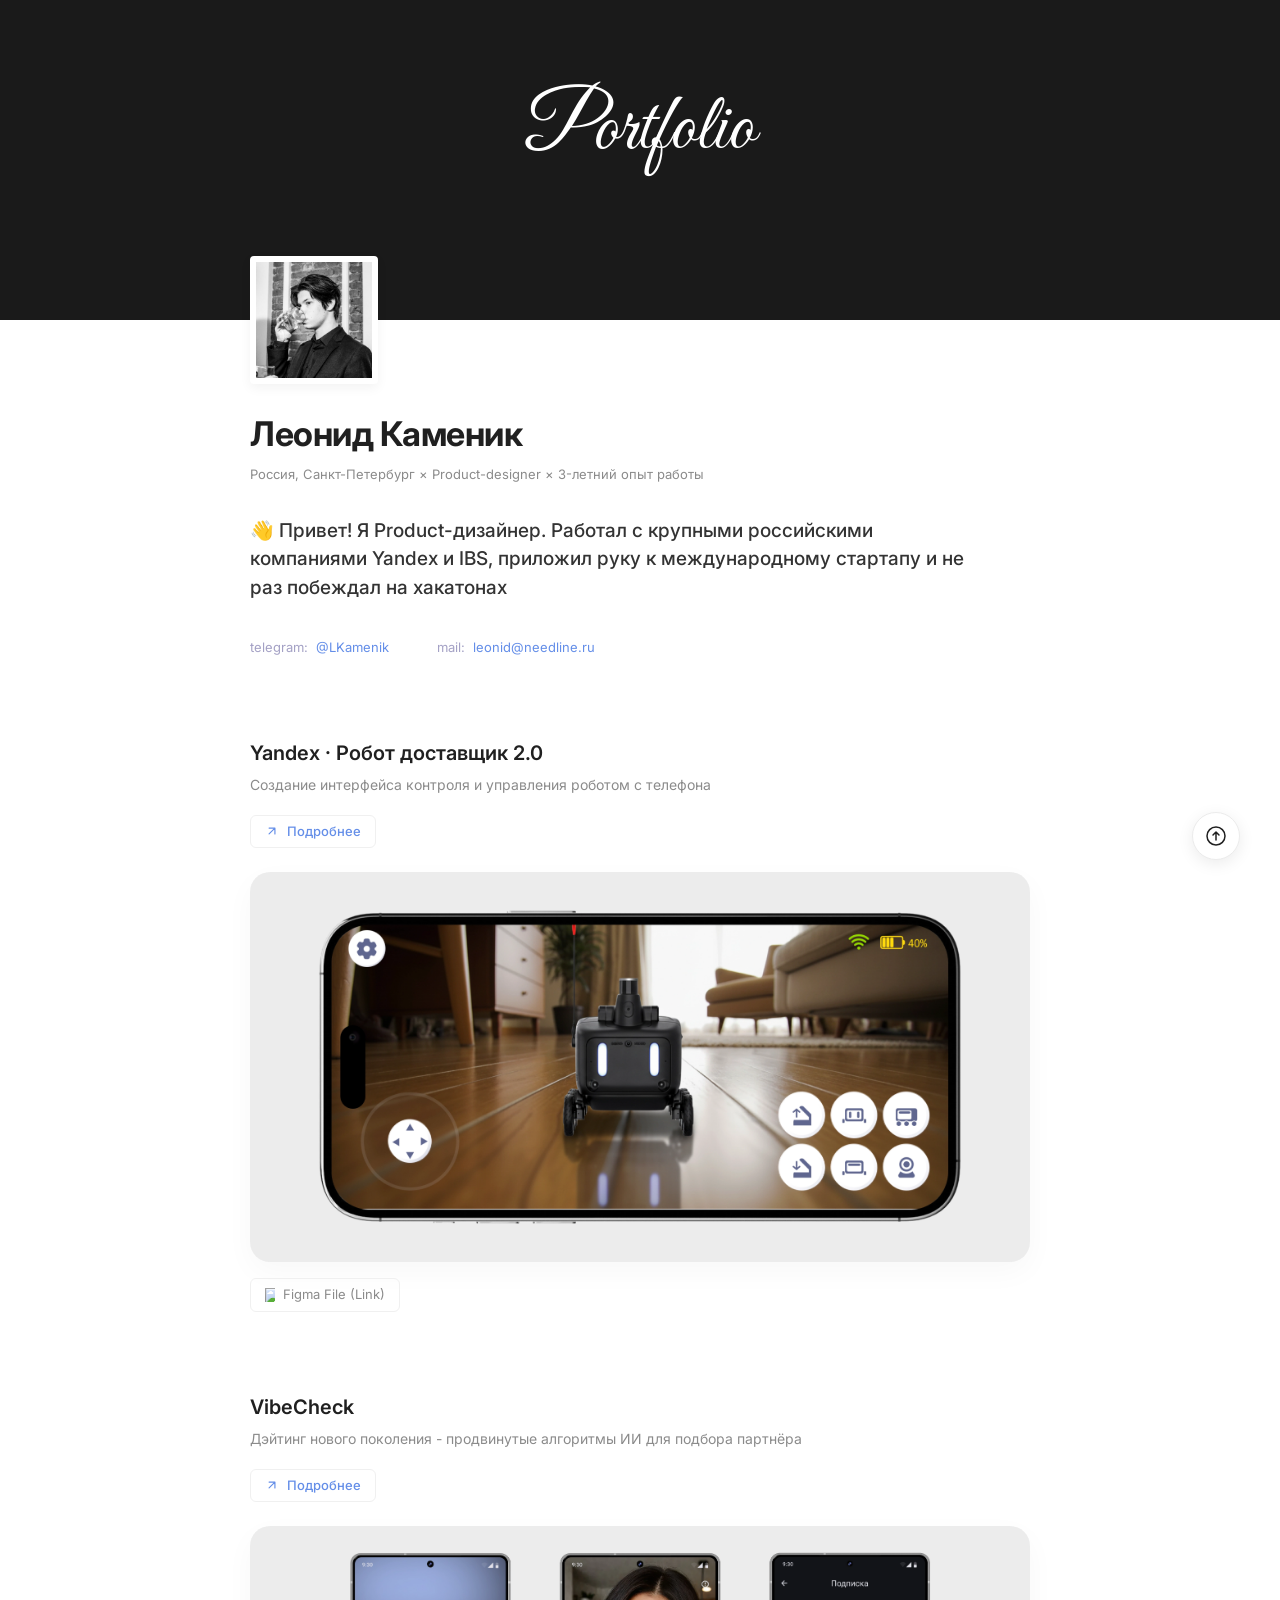
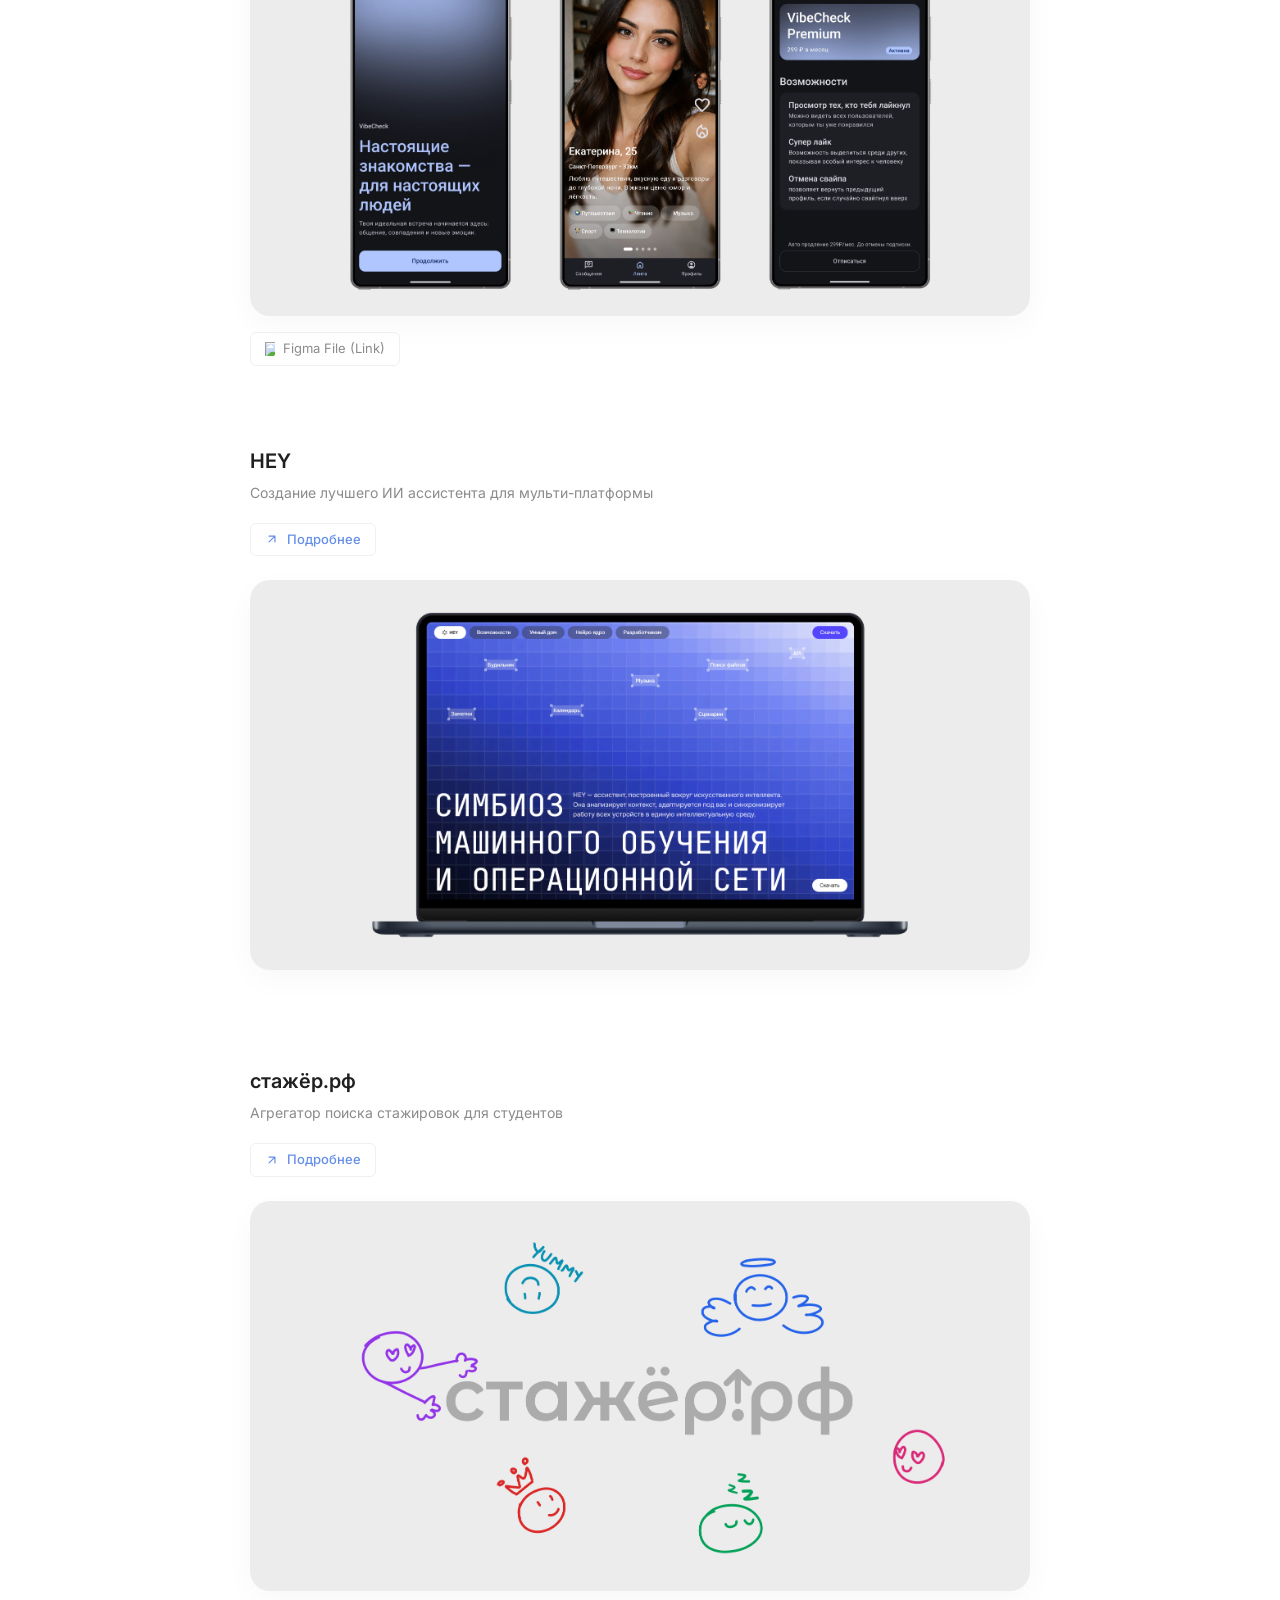
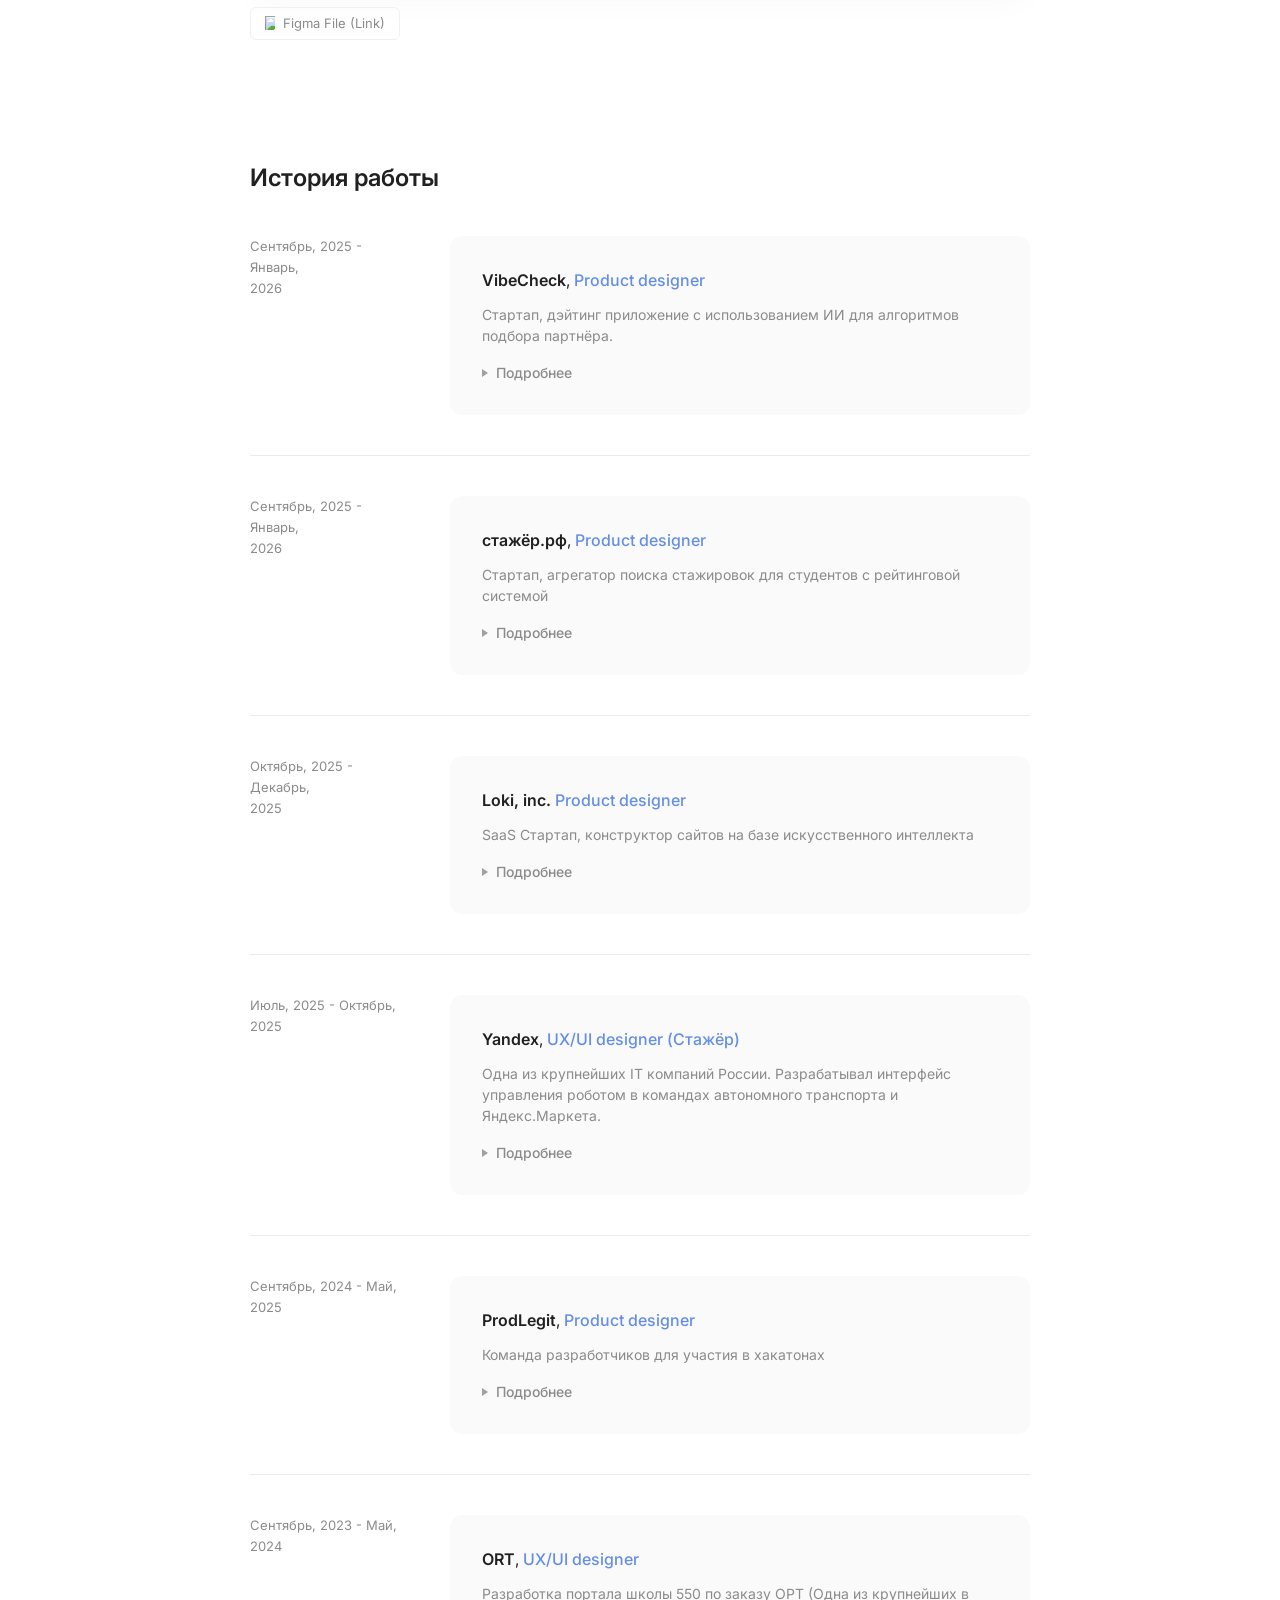
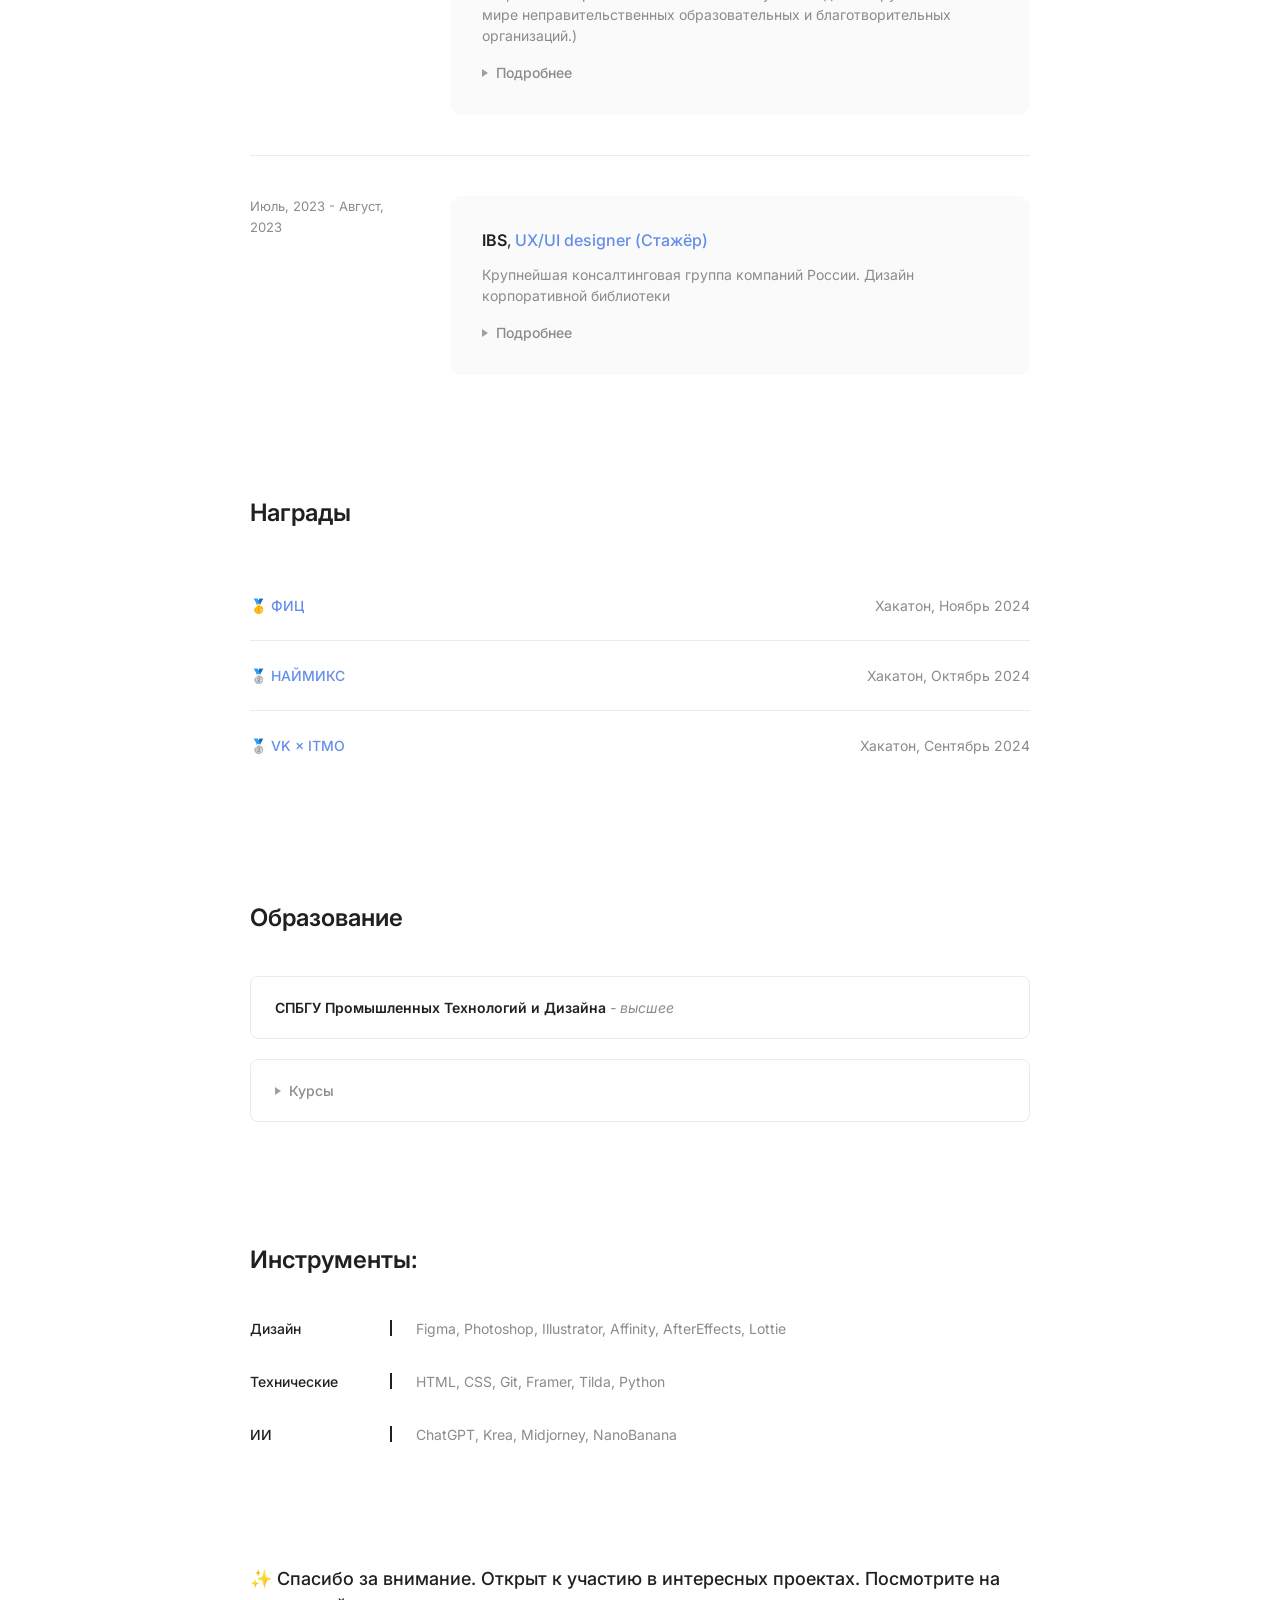
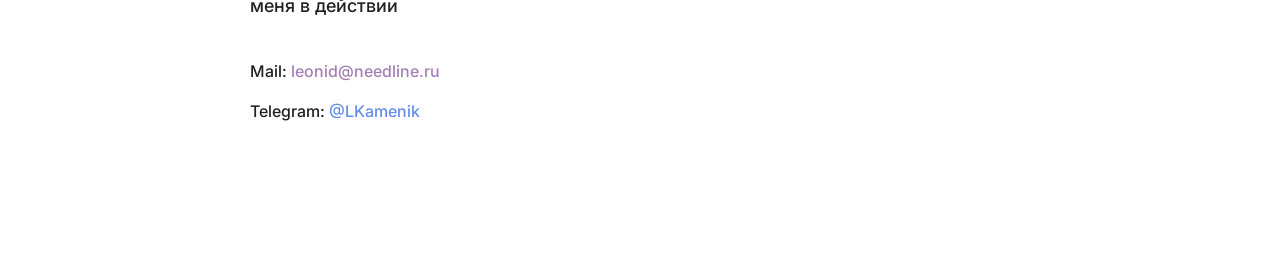
==== index.html @ bab7e3b7 "feat: Add initial portfolio website structure, project pages, styling, and all associated image asse" ====
<!DOCTYPE html>
<html lang="ru">
<head>
    <meta charset="UTF-8">
    <meta name="viewport" content="width=device-width, initial-scale=1.0">
    <title>Леонид Каменик - Портфолио</title>
    <link rel="stylesheet" href="style.css">
    <link rel="preconnect" href="https://fonts.googleapis.com">
    <link rel="preconnect" href="https://fonts.gstatic.com" crossorigin>
    <link href="https://fonts.googleapis.com/css2?family=Great+Vibes&family=Inter:wght@400;500;600;700&display=swap" rel="stylesheet">
</head>
<body>
    <header class="header">
        <div class="logo">Portfolio</div>
    </header>

    <main class="container">
        <section class="profile-section">
            <div class="avatar">
                <img src="images/avatar.png" alt="Леонид Каменик">
            </div>
            <h1 class="name">Леонид Каменик</h1>
            <p class="meta">Россия, Санкт-Петербург &times; Product-designer &times; 3-летний опыт работы</p>
            
            <p class="bio">👋 Привет! Я Product-дизайнер. Работал с крупными российскими компаниями Yandex и IBS, приложил руку к международному стартапу и не раз побеждал на хакатонах</p>
            
            <div class="contacts">
                <div class="contact-item">
                    <span class="contact-label">telegram:</span>
                    <a href="https://t.me/LKamenik">@LKamenik</a>
                </div>
                <div class="contact-item">
                    <span class="contact-label">mail:</span>
                    <a href="mailto:leonid@needline.ru">leonid@needline.ru</a>
                </div>
            </div>
        </section>

        <section class="projects">
            <!-- Project 1 -->
            <article class="project">
                <h2 class="project-title">Yandex &middot; Робот доставщик 2.0</h2>
                <p class="project-subtitle">Создание интерфейса контроля и управления роботом с телефона</p>
                <a href="yandex.html" class="btn-more">
                    <svg width="14" height="14" viewBox="0 0 24 24" fill="none" xmlns="http://www.w3.org/2000/svg">
                        <path d="M7 17L17 7M17 7H7M17 7V17" stroke="currentColor" stroke-width="2" stroke-linecap="round" stroke-linejoin="round"/>
                    </svg>
                    Подробнее
                </a>
                <div class="project-cover">
                    <img src="images/cover-yandex.png" alt="Yandex Project">
                </div>
                <div class="project-links">
                    <a href="https://www.figma.com/design/WJFSBrjKLfSr6QANvwQT4V/Yandex-Robot--Portfolio-?node-id=8-135&t=QK3c73OSshtPsEbA-1" class="btn-link" target="_blank">
                        <img src="https://upload.wikimedia.org/wikipedia/commons/3/33/Figma-logo.svg" alt="Figma" width="10" height="14" class="figma-icon">
                        Figma File (Link)
                    </a>
                </div>
            </article>

            <!-- Project 2 -->
            <article class="project">
                <h2 class="project-title">VibeCheck</h2>
                <p class="project-subtitle">Дэйтинг нового поколения - продвинутые алгоритмы ИИ для подбора партнёра</p>
                <a href="vibecheck.html" class="btn-more">
                    <svg width="14" height="14" viewBox="0 0 24 24" fill="none" xmlns="http://www.w3.org/2000/svg">
                        <path d="M7 17L17 7M17 7H7M17 7V17" stroke="currentColor" stroke-width="2" stroke-linecap="round" stroke-linejoin="round"/>
                    </svg>
                    Подробнее
                </a>
                <div class="project-cover">
                    <img src="images/cover-vibecheck.png" alt="VibeCheck Project">
                </div>
                <div class="project-links">
                    <a href="https://www.figma.com/design/wbt631H8DltkD8sqHlXP4u/VibeCheck--Porfolio-?node-id=0-1&t=mEnKggv0CMvD3bNx-1" class="btn-link" target="_blank">
                        <img src="https://upload.wikimedia.org/wikipedia/commons/3/33/Figma-logo.svg" alt="Figma" width="10" height="14" class="figma-icon">
                        Figma File (Link)
                    </a>
                </div>
            </article>

            <!-- Project 3 -->
            <article class="project">
                <h2 class="project-title">HEY</h2>
                <p class="project-subtitle">Создание лучшего ИИ ассистента для мульти-платформы</p>
                <a href="hey.html" class="btn-more">
                    <svg width="14" height="14" viewBox="0 0 24 24" fill="none" xmlns="http://www.w3.org/2000/svg">
                        <path d="M7 17L17 7M17 7H7M17 7V17" stroke="currentColor" stroke-width="2" stroke-linecap="round" stroke-linejoin="round"/>
                    </svg>
                    Подробнее
                </a>
                <div class="project-cover">
                    <img src="images/cover-hey.png" alt="HEY Project">
                </div>
            </article>

            <!-- Project 4 -->
            <article class="project">
                <h2 class="project-title">стажёр.рф</h2>
                <p class="project-subtitle">Агрегатор поиска стажировок для студентов</p>
                <a href="stajer.html" class="btn-more">
                    <svg width="14" height="14" viewBox="0 0 24 24" fill="none" xmlns="http://www.w3.org/2000/svg">
                        <path d="M7 17L17 7M17 7H7M17 7V17" stroke="currentColor" stroke-width="2" stroke-linecap="round" stroke-linejoin="round"/>
                    </svg>
                    Подробнее
                </a>
                <div class="project-cover">
                    <img src="images/cover-stajer.png" alt="стажёр.рф Project">
                </div>
                <div class="project-links">
                    <a href="https://www.figma.com/design/cEvikBYSI0L3dz6FEx5DAz/-Web--%D1%81%D1%82%D0%B0%D0%B6%D1%91%D1%80.%D1%80%D1%84--Portfolio-?node-id=745-3134&t=miRyeEnISS3JpheG-1" class="btn-link" target="_blank">
                        <img src="https://upload.wikimedia.org/wikipedia/commons/3/33/Figma-logo.svg" alt="Figma" width="10" height="14" class="figma-icon">
                        Figma File (Link)
                    </a>
                </div>
            </article>
        </section>

        <!-- История работы -->
        <section class="section">
            <h2 class="section-title">История работы</h2>
            <div class="timeline">
                <!-- VibeCheck -->
                <article class="timeline-item">
                    <div class="timeline-date">Сентябрь, 2025 - Январь,<br>2026</div>
                    <div class="timeline-card">
                        <h3 class="card-title"><span class="company-name">VibeCheck</span>, <span class="role-name">Product designer</span></h3>
                        <p class="card-desc">Стартап, дэйтинг приложение с использованием ИИ для алгоритмов подбора партнёра.</p>
                        <details class="custom-details">
                            <summary>Подробнее</summary>
                            <div class="details-content">
                                <p class="details-label">Зоны ответственности:</p>
                                <ul class="details-list">
                                    <li>Проектировка мобильного приложения с нуля, учитывая пользовательские сценарии (от входа до целевого действия и монетизации), системные (ошибки, загрузки, подсказки), микровзаимодействия</li>
                                    <li>Создание новых экранов и внесение улучшений по итогам ревью</li>
                                    <li>Работа с Material Design System; масштабирование системы кастомными компонентами и иконками</li>
                                    <li>Совместная работа с PM над постановкой проблем, идеями фич и продуктовыми решениями</li>
                                    <li>Формирование стратегии продукта и его функционального развития.</li>
                                    <li>Подготовка макетов для передачи в разработку, дальнейшие сопровождение</li>
                                </ul>
                                <p class="details-label">Артефакты:</p>
                                <p class="details-text"><a href="https://www.figma.com/design/wbt631H8DltkD8sqHlXP4u/VibeCheck--Porfolio-?node-id=0-1&t=mEnKggv0CMvD3bNx-1">Figma</a>, <a href="https://www.notion.so/VibeCheck-2eda79fe758480679a07fa5ec0830b09?pvs=21">Кейс</a></p>
                            </div>
                        </details>
                    </div>
                </article>

                <!-- стажёр.рф -->
                <article class="timeline-item">
                    <div class="timeline-date">Сентябрь, 2025 - Январь,<br>2026</div>
                    <div class="timeline-card">
                        <h3 class="card-title"><span class="company-name">стажёр.рф</span>, <span class="role-name">Product designer</span></h3>
                        <p class="card-desc">Стартап, агрегатор поиска стажировок для студентов с рейтинговой системой</p>
                        <details class="custom-details">
                            <summary>Подробнее</summary>
                            <div class="details-content">
                                <p class="details-label">Зоны ответственности:</p>
                                <ul class="details-list">
                                    <li>Создание визуального дизайна сервиса с нуля</li>
                                    <li>Принятие ключевых решений по развитию продукта и внедрения функционала</li>
                                    <li>Проведение анализа конкурентов и исследование ЦА для формирования продуктовых гипотез и улучшения пользовательского опыта</li>
                                    <li>Проектирование пользовательских сценариев и User Flow</li>
                                    <li>Разработка и внедрение дизайн-системы: масштабирование компонентов, документация и поддержка.</li>
                                    <li>Подготовка макетов и адаптивов для передачи в разработку, дальнейшее сопровождение</li>
                                    <li>Проведение регулярного юзабилити-тестирования и анализ</li>
                                    <li>Работа с кросс-функциональной командой (PM, аналитики, разработчики) через спринты, ревью и совместные синки.</li>
                                </ul>
                                <p class="details-label">Артефакты:</p>
                                <p class="details-text"><a href="https://www.figma.com/design/cEvikBYSI0L3dz6FEx5DAz/-Web--%D1%81%D1%82%D0%B0%D0%B6%D1%91%D1%80.%D1%80%D1%84--Portfolio-?node-id=745-3134&t=miRyeEnISS3JpheG-1">Figma</a>, <a href="https://www.notion.so/2f0a79fe758480f79609c8aff263105a?pvs=21">Кейс</a></p>
                            </div>
                        </details>
                    </div>
                </article>

                <!-- Loki -->
                <article class="timeline-item">
                    <div class="timeline-date">Октябрь, 2025 - Декабрь,<br>2025</div>
                    <div class="timeline-card">
                        <h3 class="card-title"><span class="company-name">Loki, inc.</span> <span class="role-name">Product designer</span></h3>
                        <p class="card-desc">SaaS Стартап, конструктор сайтов на базе искусственного интеллекта</p>
                        <details class="custom-details">
                            <summary>Подробнее</summary>
                            <div class="details-content">
                                <p class="details-label">Зоны ответственности:</p>
                                <ul class="details-list">
                                    <li>Работа с дизайн системой, введение токенов и документации</li>
                                    <li>Обучение ИИ модели: отбор обучающих материалов, разметка страницы и присвоение дизайн токенов</li>
                                    <li>Проверка результатов генераций на корректный UX/UI и адаптивность. Ручное редактирование</li>
                                    <li>Тесное взаимодействие с разработчиками: спринты, ревью, совместная интеграция дизайн-решений в продукт</li>
                                    <li>Фидбэк по работе модели и отчёт по пользовательским сценариям</li>
                                </ul>
                                <p class="details-label">Артефакты:</p>
                                <ul class="details-list">
                                    <li><a href="https://loki.build/">https://loki.build/</a></li>
                                    <li>#1 Product of the Day на Product Hunt</li>
                                </ul>
                            </div>
                        </details>
                    </div>
                </article>

                <!-- Yandex -->
                <article class="timeline-item">
                    <div class="timeline-date">Июль, 2025 - Октябрь,<br>2025</div>
                    <div class="timeline-card">
                        <h3 class="card-title"><span class="company-name">Yandex</span>, <span class="role-name">UX/UI designer (Стажёр)</span></h3>
                        <p class="card-desc">Одна из крупнейших IT компаний России. Разрабатывал интерфейс управления роботом в командах автономного транспорта и Яндекс.Маркета.</p>
                        <details class="custom-details">
                            <summary>Подробнее</summary>
                            <div class="details-content">
                                <p class="details-label">Зоны ответственности:</p>
                                <ul class="details-list">
                                    <li>Разработка визуального дизайна мобильного приложения (iOS и Android)</li>
                                    <li>Прототипирование интерфейсов и создание интерактивных прототипов для тестирования UX</li>
                                    <li>Введение и поддержка UI kit элементов интерфейса</li>
                                    <li>Создание карточек приложения для Google Play и App Store</li>
                                    <li>Проведение дизайн-ревью и презентаций продукта</li>
                                    <li>Участие в принятии UX-решений, тестирование интерфейса</li>
                                    <li>Работа в кросс-функциональной команде с PM, разработчиками и QA в рамках спринтов</li>
                                </ul>
                                <p class="details-label">Артефакты:</p>
                                <p class="details-text"><a href="https://www.notion.so/Yandex-2-0-2eca79fe758480afafafdbb11d1a7abb?pvs=21">Кейс</a>, <a href="https://www.figma.com/design/WJFSBrjKLfSr6QANvwQT4V/Yandex-Robot--Portfolio-?node-id=8-135&t=QK3c73OSshtPsEbA-1">Figma</a><br>1k+ скачиваний в <a href="https://play.google.com/store/apps/details?id=ru.yandex.rovertoy.app&hl=en">Google Play</a> и 10k+ в <a href="https://apps.apple.com/ru/app/%D1%80%D0%BE%D0%B1%D0%BE%D1%82-%D0%B4%D0%BE%D1%81%D1%82%D0%B0%D0%B2%D1%89%D0%B8%D0%BA/id6753585429">App Store</a></p>
                            </div>
                        </details>
                    </div>
                </article>

                <!-- ProdLegit -->
                <article class="timeline-item">
                    <div class="timeline-date">Сентябрь, 2024 - Май,<br>2025</div>
                    <div class="timeline-card">
                        <h3 class="card-title"><span class="company-name">ProdLegit</span>, <span class="role-name">Product designer</span></h3>
                        <p class="card-desc">Команда разработчиков для участия в хакатонах</p>
                        <details class="custom-details">
                            <summary>Подробнее</summary>
                            <div class="details-content">
                                <p class="details-label">Зоны ответственности:</p>
                                <ul class="details-list">
                                    <li>Разработка UX/UI с нуля для веб- и мобильных приложений</li>
                                    <li>Построение процесса командной работы для минимизации ошибок и повышения скорости выполнения задач в условиях сжатых сроков</li>
                                    <li>Определение объема работы и приоритетов проекта, распределение задач между Front-End, Back-End и DevOps разработчиками</li>
                                    <li>Создание презентаций проектов и участие в защите перед экспертами, объяснение концепций и дизайн-решений</li>
                                </ul>
                                <p class="details-label">Артефакты:</p>
                                <ul class="details-list">
                                    <li>2-е место, <strong>VK × ITMO Hackathon</strong> – разработка VK Mini App для онбординга студентов и преподавателей.</li>
                                    <li>2-е место, <strong>Наймикс Hackathon</strong> – сервис по подбору кандидатов на основе космограмм и знаков зодиака.</li>
                                    <li>1-е место, <strong>ФИЦ Hackathon</strong> – разработка 3D-карты подземных коммуникаций.</li>
                                    <li>Разработка VPN-сервиса <strong>Crounch</strong>.</li>
                                </ul>
                            </div>
                        </details>
                    </div>
                </article>

                <!-- ORT -->
                <article class="timeline-item">
                    <div class="timeline-date">Сентябрь, 2023 - Май,<br>2024</div>
                    <div class="timeline-card">
                        <h3 class="card-title"><span class="company-name">ORT</span>, <span class="role-name">UX/UI designer</span></h3>
                        <p class="card-desc">Разработка портала школы 550 по заказу ОРТ (Одна из крупнейших в мире неправительственных образовательных и благотворительных организаций.)</p>
                        <details class="custom-details">
                            <summary>Подробнее</summary>
                            <div class="details-content">
                                <p class="details-label">Зоны ответственности:</p>
                                <ul class="details-list">
                                    <li>Проектирование структуры и дизайн ключевых страниц</li>
                                    <li>Итеративно дорабатывал дизайн на основе обратной связи заказчика и технических ограничений</li>
                                    <li>Подготавливал макеты и дизайн-спецификации для передачи в разработку</li>
                                    <li>Поддерживал frontend-команду: разъяснял логику интерфейсов, отвечал на вопросы по дизайну и проверял корректность реализации</li>
                                    <li>Участвовал в совместных созвонах со стейкхолдерами и разработчиками, обсуждал требования и защищал дизайн-решения</li>
                                </ul>
                                <p class="details-label">Артефакты:</p>
                                <p class="details-text"><a href="https://portal.ort.spb.ru/">https://portal.ort.spb.ru/</a></p>
                            </div>
                        </details>
                    </div>
                </article>

                <!-- IBS -->
                <article class="timeline-item">
                    <div class="timeline-date">Июль, 2023 - Август,<br>2023</div>
                    <div class="timeline-card">
                        <h3 class="card-title"><span class="company-name">IBS</span>, <span class="role-name">UX/UI designer (Стажёр)</span></h3>
                        <p class="card-desc">Крупнейшая консалтинговая группа компаний России. Дизайн корпоративной библиотеки</p>
                        <details class="custom-details">
                            <summary>Подробнее</summary>
                            <div class="details-content">
                                <p class="details-label">Зоны ответственности:</p>
                                <ul class="details-list">
                                    <li>Участвовал в масштабировании корпоративного сайта в рамках развития корпоративной библиотеки.</li>
                                    <li>Проектировал UX/UI разделов библиотеки, включая страницу книги.</li>
                                    <li>Разрабатывал UX-прототипы на основе существующих требований и сценариев.</li>
                                    <li>Работал с существующей дизайн-системой, адаптируя компоненты под новые сценарии.</li>
                                    <li>Проводил пользовательские интервью для уточнения требований к интерфейсам.</li>
                                    <li>Участвовал в дизайн-ревью и итеративной доработке решений.</li>
                                    <li>Взаимодействовал с Product Manager, Frontend/Backend разработчиками, аналитиками и stakeholders.</li>
                                    <li>Работал под руководством старшего дизайнера.</li>
                                </ul>
                                <p class="details-label">Артефакты:</p>
                                <p class="details-text"><a href="https://www.figma.com/design/eEj8K8TmLUKlikJSjeoBDf/%D0%9F%D1%80%D0%B0%D0%BA%D1%82%D0%B8%D0%BA%D0%B0-%D0%9ER%D0%A2--Porfolio-?node-id=1-2&t=0HGqv698xhmmYK3t-1">Figma</a></p>
                            </div>
                        </details>
                    </div>
                </article>

            </div>
        </section>
        
        <!-- Награды -->
        <section class="section">
            <h2 class="section-title">Награды</h2>
            <div class="awards-list">
                <div class="award-item">
                    <a href="https://www.notion.so/188a79fe7584807e8a43fa742084b276?pvs=21" class="award-link" target="_blank">🥇 ФИЦ</a>
                    <span class="award-date">Хакатон, Ноябрь 2024</span>
                </div>
                <!-- line separator -->
                <div class="award-separator"></div>
                <div class="award-item">
                    <a href="https://www.notion.so/CODE-188a79fe75848093b037f4815e06e9bf?pvs=21" class="award-link" target="_blank">🥈 НАЙМИКС</a>
                    <span class="award-date">Хакатон, Октябрь 2024</span>
                </div>
                <!-- line separator -->
                <div class="award-separator"></div>
                <div class="award-item">
                    <a href="https://www.notion.so/VK-ITMO-188a79fe758480a181c8efeb2b21687a?pvs=21" class="award-link" target="_blank">🥈 VK &times; ITMO</a>
                    <span class="award-date">Хакатон, Сентябрь 2024</span>
                </div>
            </div>
        </section>

        <!-- Образование -->
        <section class="section">
            <h2 class="section-title">Образование</h2>
            <div class="education-card">
                СПБГУ Промышленных Технологий и Дизайна <span class="text-muted">- высшее</span>
            </div>
            
            <details class="education-card custom-details align-center-summary pulse-border">
                <summary>Курсы</summary>
                <div class="details-content edu-details">
                    <div class="edu-block">
                        <h4>UX Исследования</h4>
                        <p>Количественные методы, Качественные методы, Кабинетные исследования, Юзабилити тестирование, Метрики пользовательского опыта, CJM, JTBD, Карта эмпатии, User Story</p>
                    </div>
                    <hr>
                    <div class="edu-block">
                        <h4>Основы HTML</h4>
                        <p>Работа с формами, тегами, атрибутами, с растровой и векторной графикой</p>
                    </div>
                    <hr>
                    <div class="edu-block">
                        <h4>Основы CSS</h4>
                        <p>Селекторы, блочная модель, отступы, стили, работа с шрифтами, работа с цветами, позиционирование, работа с единицами измерениями, Flexbox Layout, псевдоэлементы, псевдоклассы, Grid Lauout, overflow, работа с взаимодействием, анимации, адаптивная вёрстка, вендорные префиксы, переменные, математика</p>
                    </div>
                    <hr>
                    <div class="edu-block">
                        <h4>Основы Python</h4>
                        <p>Работа с данными, функциями, классами и встроенными функциями</p>
                    </div>
                </div>
            </details>
        </section>

        <!-- Инструменты -->
        <section class="section">
            <h2 class="section-title">Инструменты:</h2>
            <div class="tools-grid">
                <div class="tool-row">
                    <div class="tool-label">Дизайн</div>
                    <div class="tool-sep"></div>
                    <div class="tool-value">Figma, Photoshop, Illustrator, Affinity, AfterEffects, Lottie</div>
                </div>
                <div class="tool-row">
                    <div class="tool-label">Технические</div>
                    <div class="tool-sep"></div>
                    <div class="tool-value">HTML, CSS, Git, Framer, Tilda, Python</div>
                </div>
                <div class="tool-row">
                    <div class="tool-label">ИИ</div>
                    <div class="tool-sep"></div>
                    <div class="tool-value">ChatGPT, Krea, Midjorney, NanoBanana</div>
                </div>
            </div>
        </section>

        <!-- Footer -->
        <footer class="footer">
            <h2 class="footer-msg">✨ Спасибо за внимание. Открыт к участию в интересных проектах. Посмотрите на меня в действии</h2>
            <div class="footer-links">
                 <p>Mail: <a href="mailto:leonid@needline.ru" class="footer-mail">leonid@needline.ru</a></p>
                 <p>Telegram: <a href="https://t.me/LKamenik" class="footer-tg">@LKamenik</a></p>
            </div>
        </footer>
    </main>
    
    <button class="fab">
        <svg width="24" height="24" viewBox="0 0 24 24" fill="none" xmlns="http://www.w3.org/2000/svg">
            <path d="M12 21C16.9706 21 21 16.9706 21 12C21 7.02944 16.9706 3 12 3C7.02944 3 3 7.02944 3 12C3 16.9706 7.02944 21 12 21Z" stroke="currentColor" stroke-width="1.5" stroke-linecap="round" stroke-linejoin="round"/>
            <path d="M12 16L12 8M12 8L9 11M12 8L15 11" stroke="currentColor" stroke-width="1.5" stroke-linecap="round" stroke-linejoin="round"/>
        </svg>
    </button>
</body>
</html>
---- style.css ----
:root {
    --primary-text: #202020;
    --secondary-text: #8b8b8b;
    --link-color: #648ee8;
    --link-label-color: #a4a1c5;
    --bg-color: #ffffff;
    --header-bg: #1a1a1a;
    --border-color: #ebebeb;
    --btn-border: #f0f0f0;
}

* {
    margin: 0;
    padding: 0;
    box-sizing: border-box;
}

body {
    font-family: 'Inter', sans-serif;
    background-color: var(--bg-color);
    color: var(--primary-text);
    line-height: 1.5;
    overflow-x: hidden;
}

.header {
    background-color: var(--header-bg);
    height: 320px;
    display: flex;
    justify-content: center;
    align-items: center;
    position: relative;
    width: 100%;
}

.logo {
    font-family: 'Great Vibes', cursive;
    font-size: 80px;
    color: #fff;
    transform: translateY(-30px);
}

.container {
    max-width: 860px;
    margin: 0 auto;
    padding: 0 40px 100px;
    position: relative;
}

.profile-section {
    display: flex;
    flex-direction: column;
    align-items: flex-start;
    margin-top: -64px;
    margin-bottom: 80px;
    animation: fadeInUp 0.6s ease forwards;
}

.avatar {
    width: 128px;
    height: 128px;
    border: 6px solid var(--bg-color);
    border-radius: 4px;
    overflow: hidden;
    background-color: #f0f0f0;
    margin-bottom: 24px;
    box-shadow: 0 4px 12px rgba(0,0,0,0.05);
}

.avatar img {
    width: 100%;
    height: 100%;
    object-fit: cover;
    filter: grayscale(100%);
}

.name {
    font-size: 34px;
    font-weight: 700;
    margin-bottom: 6px;
    color: var(--primary-text);
    letter-spacing: -0.5px;
}

.meta {
    font-size: 13px;
    color: var(--secondary-text);
    margin-bottom: 32px;
}

.bio {
    font-size: 19px;
    font-weight: 500;
    line-height: 1.5;
    margin-bottom: 36px;
    max-width: 720px;
    color: #333;
}

.contacts {
    display: flex;
    gap: 48px;
}

.contact-item {
    display: flex;
    flex-direction: row;
    align-items: center;
    gap: 8px;
    font-size: 13px;
}

.contact-label {
    color: var(--link-label-color);
}

.contact-item a {
    color: var(--link-color);
    text-decoration: underline;
    text-decoration-color: transparent;
    transition: text-decoration-color 0.2s;
}

.contact-item a:hover {
    text-decoration-color: var(--link-color);
}

.projects {
    display: flex;
    flex-direction: column;
    gap: 80px;
}

.project {
    display: flex;
    flex-direction: column;
    align-items: flex-start;
    opacity: 0;
    transform: translateY(20px);
    animation: fadeInUp 0.6s 0.2s ease forwards;
}

.project-title {
    font-size: 20px;
    font-weight: 600;
    margin-bottom: 6px;
    color: var(--primary-text);
}

.project-subtitle {
    font-size: 14px;
    color: var(--secondary-text);
    margin-bottom: 20px;
}

.btn-more {
    display: inline-flex;
    align-items: center;
    gap: 8px;
    padding: 6px 14px;
    border: 1px solid var(--btn-border);
    border-radius: 6px;
    font-size: 13px;
    font-weight: 500;
    color: var(--link-color);
    text-decoration: none;
    margin-bottom: 24px;
    transition: all 0.2s;
}

.btn-more:hover {
    border-color: #d0d0d0;
    background-color: #fafafa;
}

.project-cover {
    width: 100%;
    border-radius: 20px;
    overflow: hidden;
    background-color: #f6f6f6;
    margin-bottom: 16px;
    box-shadow: 0 10px 30px rgba(0,0,0,0.03);
    transition: transform 0.3s ease;
}

.project-cover img {
    width: 100%;
    height: auto;
    display: block;
    aspect-ratio: 2/1;
    object-fit: cover;
}

.project-cover:hover {
    transform: translateY(-4px);
}

.project-links {
    display: flex;
    gap: 12px;
}

.btn-link {
    display: inline-flex;
    align-items: center;
    gap: 8px;
    padding: 6px 14px;
    border: 1px solid var(--btn-border);
    border-radius: 6px;
    font-size: 13px;
    color: var(--secondary-text);
    text-decoration: none;
    transition: all 0.2s;
}

.btn-link:hover {
    background-color: #fafafa;
    border-color: #d0d0d0;
    color: var(--primary-text);
}

.figma-icon {
    display: inline-block;
}

.fab {
    position: fixed;
    bottom: 40px;
    right: 40px;
    width: 48px;
    height: 48px;
    border-radius: 50%;
    background-color: #fff;
    border: 1px solid var(--border-color);
    box-shadow: 0 4px 16px rgba(0,0,0,0.08);
    display: flex;
    justify-content: center;
    align-items: center;
    cursor: pointer;
    color: var(--primary-text);
    transition: all 0.2s;
    z-index: 100;
}

.fab:hover {
    box-shadow: 0 8px 24px rgba(0,0,0,0.12);
    transform: translateY(-2px);
}

@keyframes fadeInUp {
    to {
        opacity: 1;
        transform: translateY(0);
    }
}

/* NEW SECTIONS STYLES */
.section {
    margin-top: 120px;
    opacity: 0;
    transform: translateY(20px);
    animation: fadeInUp 0.6s ease forwards;
}

.section-title {
    font-size: 24px;
    font-weight: 600;
    margin-bottom: 40px;
    color: var(--primary-text);
}

/* Timeline */
.timeline {
    display: flex;
    flex-direction: column;
}

.timeline-item {
    display: flex;
    gap: 40px;
    align-items: flex-start;
    padding-bottom: 40px;
    margin-bottom: 40px;
    border-bottom: 1px solid var(--border-color);
}

.timeline-item:last-child {
    border-bottom: none;
    padding-bottom: 0;
    margin-bottom: 0;
}

.timeline-date {
    flex: 0 0 160px;
    font-size: 13px;
    color: var(--secondary-text);
    line-height: 1.6;
}

.timeline-card {
    flex: 1;
    background-color: #fafafa;
    border-radius: 12px;
    padding: 32px;
}

.card-title {
    font-size: 16px;
    font-weight: 400;
    margin-bottom: 12px;
}

.company-name {
    font-weight: 600;
    color: var(--primary-text);
}

.role-name {
    color: var(--link-color);
    font-weight: 500;
}

.card-desc {
    font-size: 14px;
    color: var(--secondary-text);
    line-height: 1.5;
    margin-bottom: 16px;
}

/* Custom Details */
details.custom-details summary {
    list-style: none;
    cursor: pointer;
    font-size: 14px;
    font-weight: 500;
    color: var(--secondary-text);
    display: flex;
    align-items: center;
    gap: 8px;
    user-select: none;
    transition: color 0.2s;
}

details.custom-details summary::-webkit-details-marker {
    display: none;
}

details.custom-details summary::before {
    content: '';
    display: inline-block;
    width: 0;
    height: 0;
    border-top: 4px solid transparent;
    border-bottom: 4px solid transparent;
    border-left: 6px solid #a0a0a0;
    transition: transform 0.2s;
}

details.custom-details[open] summary::before {
    transform: rotate(90deg);
}

details.custom-details summary:hover {
    color: var(--primary-text);
}

.details-content {
    margin-top: 16px;
    font-size: 13px;
    color: var(--secondary-text);
    line-height: 1.6;
}

.details-label {
    font-weight: 600;
    color: var(--primary-text);
    margin-top: 16px;
    margin-bottom: 8px;
}

.details-label:first-child {
    margin-top: 0;
}

.details-list {
    padding-left: 20px;
    margin-bottom: 16px;
}

.details-list li {
    margin-bottom: 6px;
}

.details-text a {
    color: var(--link-color);
    text-decoration: underline;
    text-decoration-color: transparent;
    transition: all 0.2s;
}

.details-text a:hover {
    text-decoration-color: var(--link-color);
}

/* Awards */
.awards-list {
    display: flex;
    flex-direction: column;
}

.award-item {
    display: flex;
    justify-content: space-between;
    align-items: center;
    font-size: 14px;
    padding: 24px 0;
}

.award-separator {
    height: 1px;
    background-color: var(--border-color);
    width: 100%;
}

.award-link {
    color: var(--link-color);
    text-decoration: none;
    font-weight: 500;
    transition: all 0.2s;
    display: flex;
    align-items: center;
    gap: 6px;
}

.award-link:hover {
    text-decoration: underline;
}

.award-date {
    color: var(--secondary-text);
}

/* Education */
.education-card {
    border: 1px solid var(--border-color);
    border-radius: 8px;
    padding: 20px 24px;
    margin-bottom: 20px;
    font-size: 14px;
    font-weight: 600;
    color: var(--primary-text);
    background-color: var(--bg-color);
}

.text-muted {
    color: var(--secondary-text);
    font-weight: 400;
    font-style: italic;
}

.edu-details {
    margin-top: 24px;
}

.edu-block h4 {
    font-size: 14px;
    font-weight: 600;
    color: var(--primary-text);
    margin-bottom: 8px;
}

.edu-block p {
    font-size: 13px;
    color: var(--secondary-text);
    line-height: 1.6;
}

.edu-details hr {
    border: none;
    border-top: 1px dashed var(--border-color);
    margin: 20px 0;
}

/* Tools */
.tools-grid {
    display: flex;
    flex-direction: column;
    gap: 32px;
}

.tool-row {
    display: flex;
    align-items: flex-start;
    font-size: 14px;
}

.tool-label {
    width: 140px;
    font-weight: 500;
    color: var(--primary-text);
}

.tool-sep {
    width: 2px;
    height: 16px;
    background-color: var(--primary-text);
    margin-right: 24px;
    margin-top: 2px;
}

.tool-value {
    flex: 1;
    color: var(--secondary-text);
    line-height: 1.5;
}

/* Footer */
.footer {
    margin-top: 120px;
    margin-bottom: 40px;
}

.footer-msg {
    font-size: 18px;
    font-weight: 500;
    color: var(--primary-text);
    margin-bottom: 40px;
    line-height: 1.5;
}

.footer-links {
    display: flex;
    flex-direction: column;
    gap: 16px;
    font-size: 16px;
    font-weight: 500;
}

.footer-links p {
    color: var(--primary-text);
}

.footer-mail {
    color: #a47fb6;
    text-decoration: underline;
    text-decoration-color: transparent;
    transition: all 0.2s;
}

.footer-mail:hover {
    text-decoration-color: #a47fb6;
}

.footer-tg {
    color: var(--link-color);
    text-decoration: underline;
    text-decoration-color: transparent;
    transition: all 0.2s;
}

.footer-tg:hover {
    text-decoration-color: var(--link-color);
}

/* CASE STUDY PAGES */
.case-page {
    background-color: var(--bg-color);
}

.case-header {
    height: 80px;
    display: flex;
    align-items: center;
    padding: 0 40px;
    background-color: var(--bg-color);
    border-bottom: 1px solid var(--border-color);
    position: sticky;
    top: 0;
    z-index: 100;
}

.back-link {
    display: inline-flex;
    align-items: center;
    gap: 8px;
    color: var(--primary-text);
    text-decoration: none;
    font-weight: 500;
    font-size: 15px;
    transition: color 0.2s;
}

.back-link:hover {
    color: var(--link-color);
}

.case-content {
    padding-top: 80px;
    padding-bottom: 120px;
    animation: fadeInUp 0.6s ease forwards;
}

.case-title {
    font-size: 40px;
    font-weight: 700;
    margin-bottom: 12px;
    color: var(--primary-text);
    letter-spacing: -1px;
}

.case-subtitle {
    font-size: 20px;
    color: var(--secondary-text);
    margin-bottom: 48px;
    font-weight: 400;
}

.case-hero-image {
    width: 100%;
    margin-bottom: 64px;
    border-radius: 16px;
    overflow: hidden;
}

.case-hero-image img {
    width: 100%;
    height: auto;
    display: block;
}

.case-meta {
    display: flex;
    gap: 64px;
    margin-bottom: 64px;
    padding: 32px 0;
    border-top: 1px solid var(--border-color);
    border-bottom: 1px solid var(--border-color);
}

.meta-item {
    display: flex;
    flex-direction: column;
    gap: 8px;
}

.meta-label {
    font-size: 13px;
    color: var(--secondary-text);
    font-weight: 600;
    text-transform: uppercase;
    letter-spacing: 0.5px;
}

.meta-value {
    font-size: 15px;
    color: var(--primary-text);
    font-weight: 500;
    line-height: 1.5;
}

.case-figma-link {
    display: inline-flex;
    align-items: center;
    gap: 8px;
    color: var(--primary-text);
    text-decoration: none;
    border: 1px solid var(--border-color);
    padding: 6px 14px;
    border-radius: 6px;
    font-size: 14px;
    transition: all 0.2s;
}

.case-figma-link:hover {
    background-color: #f6f6f6;
    border-color: #333;
}

.case-figma-link img {
    opacity: 0.8;
}

.case-section {
    margin-bottom: 48px;
    max-width: 760px;
}

.case-heading {
    font-size: 28px;
    font-weight: 700;
    margin-bottom: 24px;
    color: var(--primary-text);
}

.case-text {
    font-size: 18px;
    line-height: 1.6;
    color: #4a4a4a;
    margin-bottom: 24px;
}

.case-text strong {
    color: var(--primary-text);
    font-weight: 600;
}

.font-medium {
    font-weight: 500;
}

.case-columns {
    display: grid;
    grid-template-columns: 1fr 1fr;
    gap: 40px;
    margin-bottom: 64px;
    background-color: #fafafa;
    padding: 40px;
    border-radius: 12px;
}

.column-heading {
    font-size: 18px;
    font-weight: 600;
    margin-bottom: 16px;
    color: var(--primary-text);
}

.column-text {
    font-size: 16px;
    line-height: 1.5;
    color: var(--secondary-text);
}

.case-image {
    width: 100%;
    margin-bottom: 64px;
    border-radius: 12px;
    overflow: hidden;
}

.case-image img {
    width: 100%;
    height: auto;
    display: block;
}

.case-image-grid {
    display: grid;
    gap: 24px;
    margin-bottom: 64px;
}

.case-image-grid.double {
    grid-template-columns: 1fr 1fr;
}

.case-image-grid img {
    width: 100%;
    height: auto;
    border-radius: 12px;
    display: block;
}

.case-footer {
    display: flex;
    justify-content: center;
    gap: 20px;
    margin-top: 80px;
}

.btn-primary, .btn-secondary {
    display: inline-flex;
    align-items: center;
    justify-content: center;
    gap: 10px;
    padding: 14px 32px;
    border-radius: 8px;
    font-weight: 500;
    font-size: 16px;
    transition: all 0.2s;
    text-decoration: none;
}

.btn-primary {
    background-color: var(--primary-text);
    color: #fff;
}

.btn-primary:hover {
    background-color: #333;
    transform: translateY(-2px);
}

.btn-secondary {
    background-color: #fff;
    color: var(--primary-text);
    border: 1px solid var(--border-color);
}

.btn-secondary:hover {
    background-color: #f6f6f6;
    border-color: #333;
    transform: translateY(-2px);
}
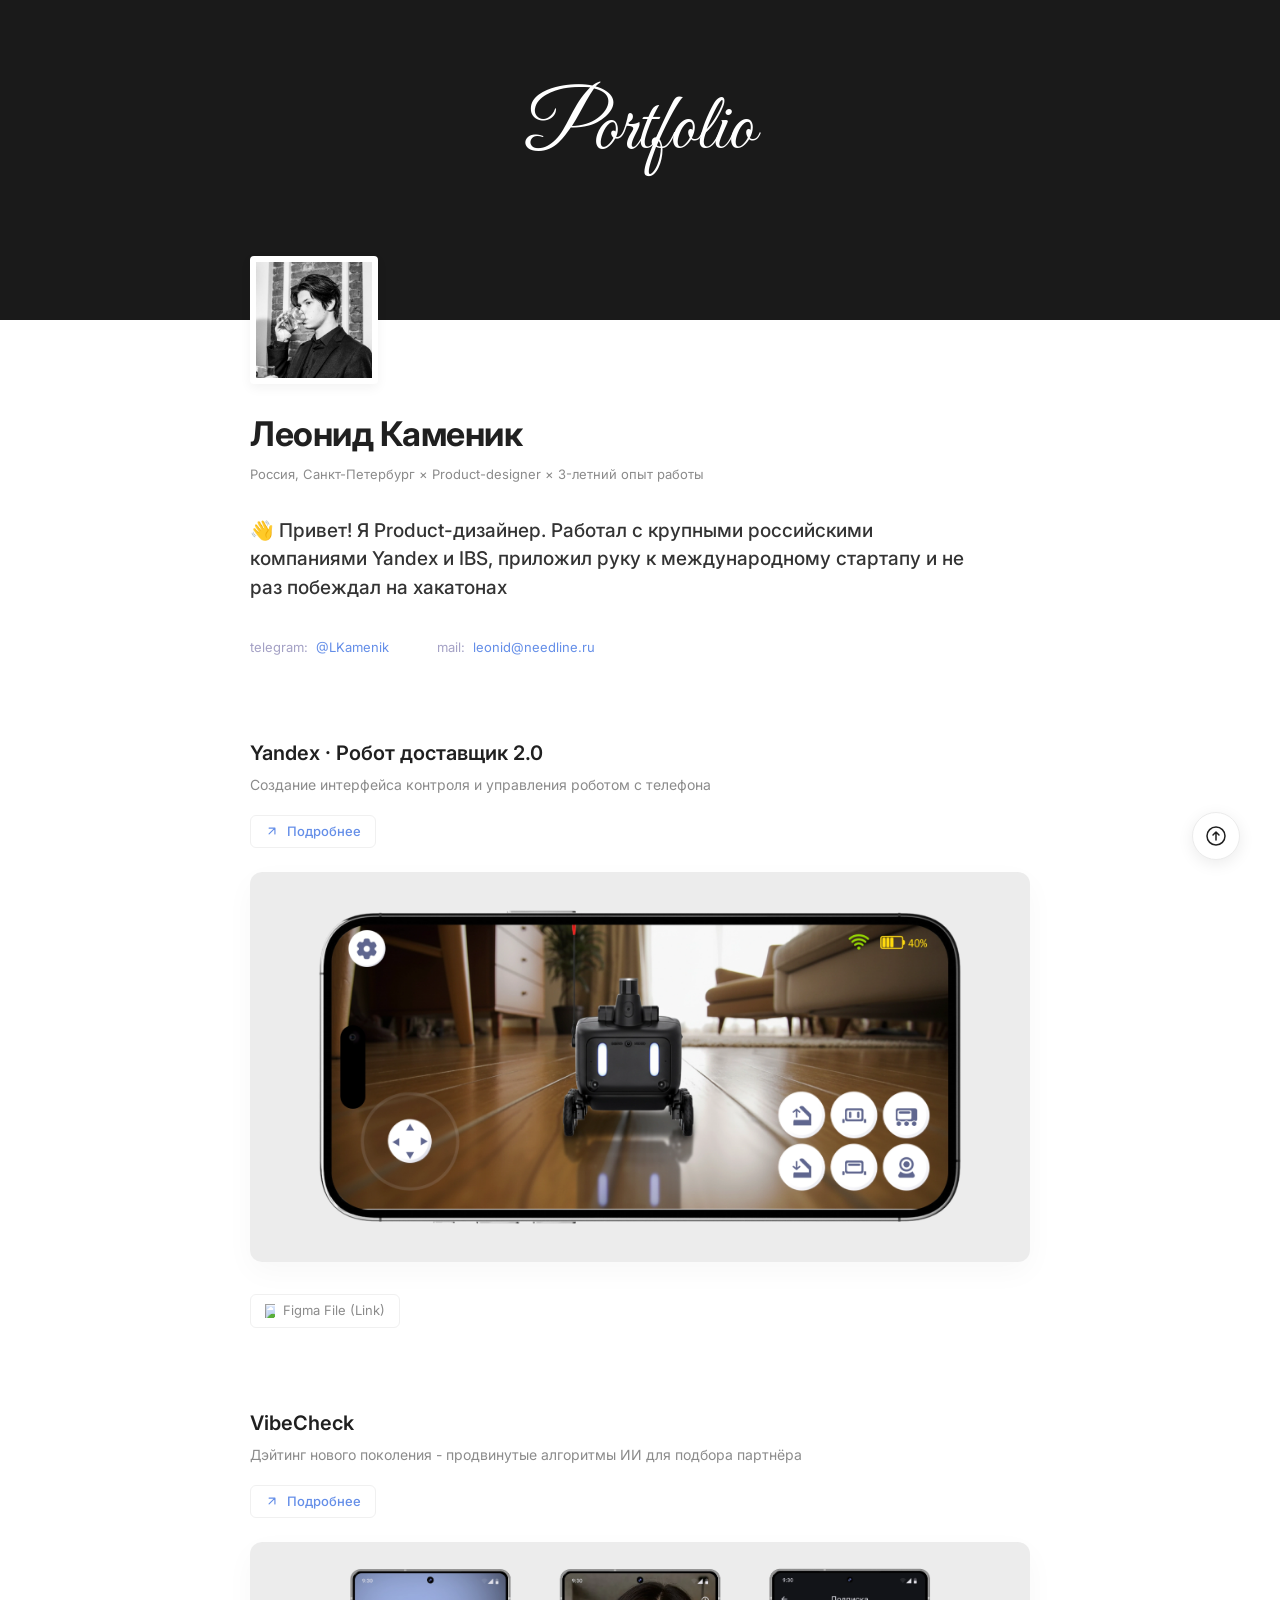
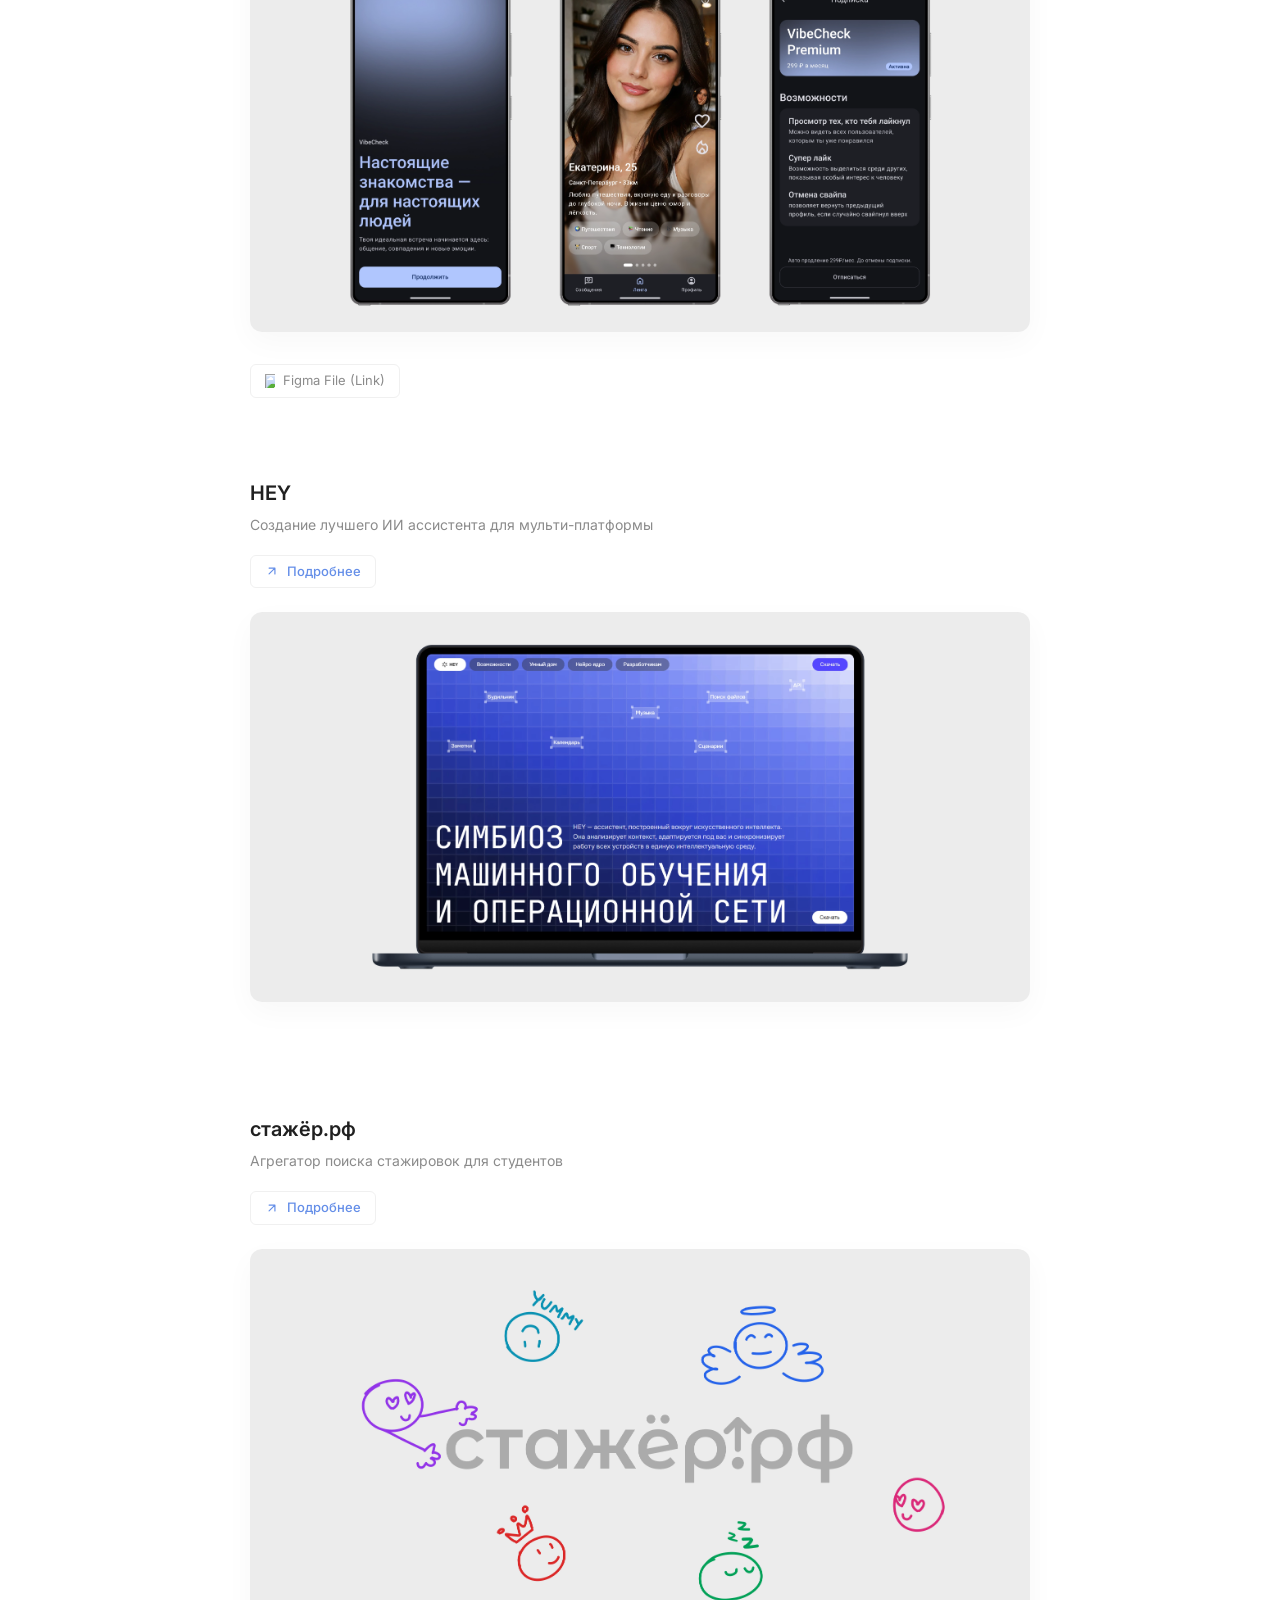
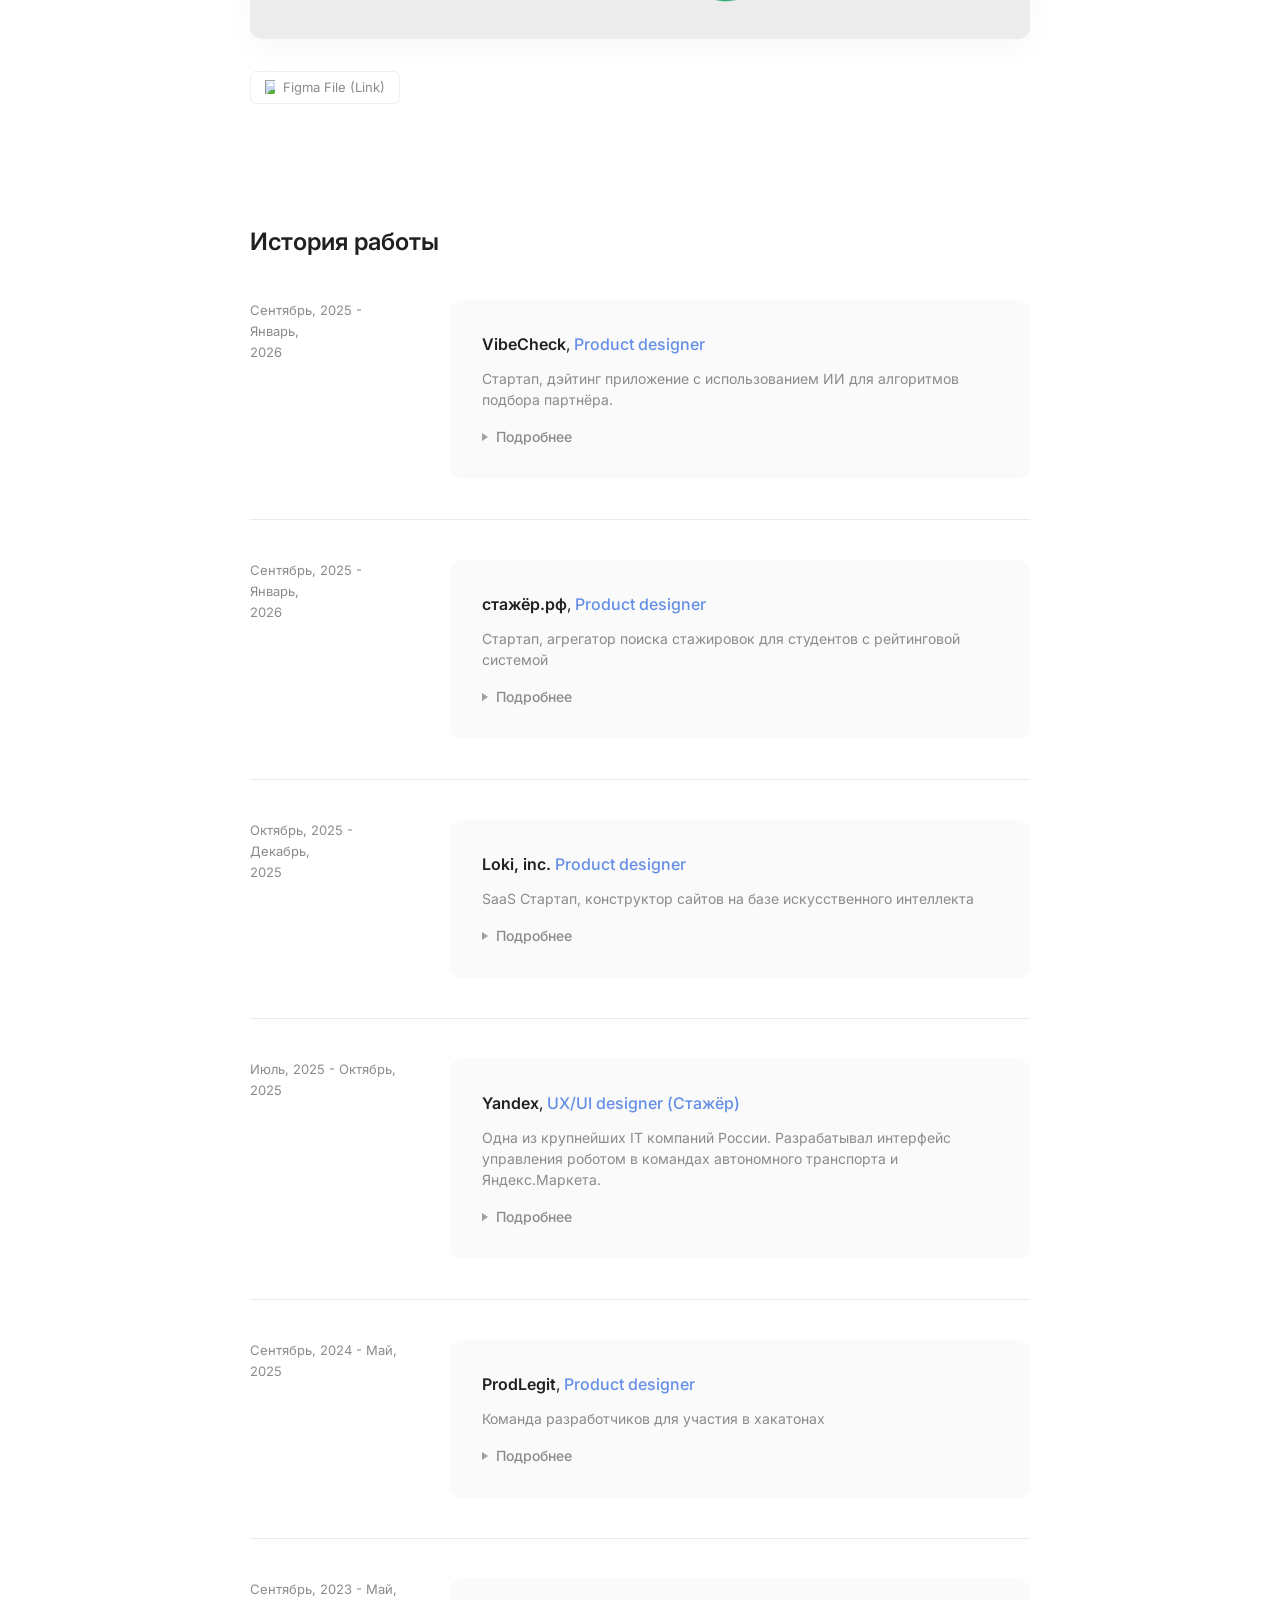
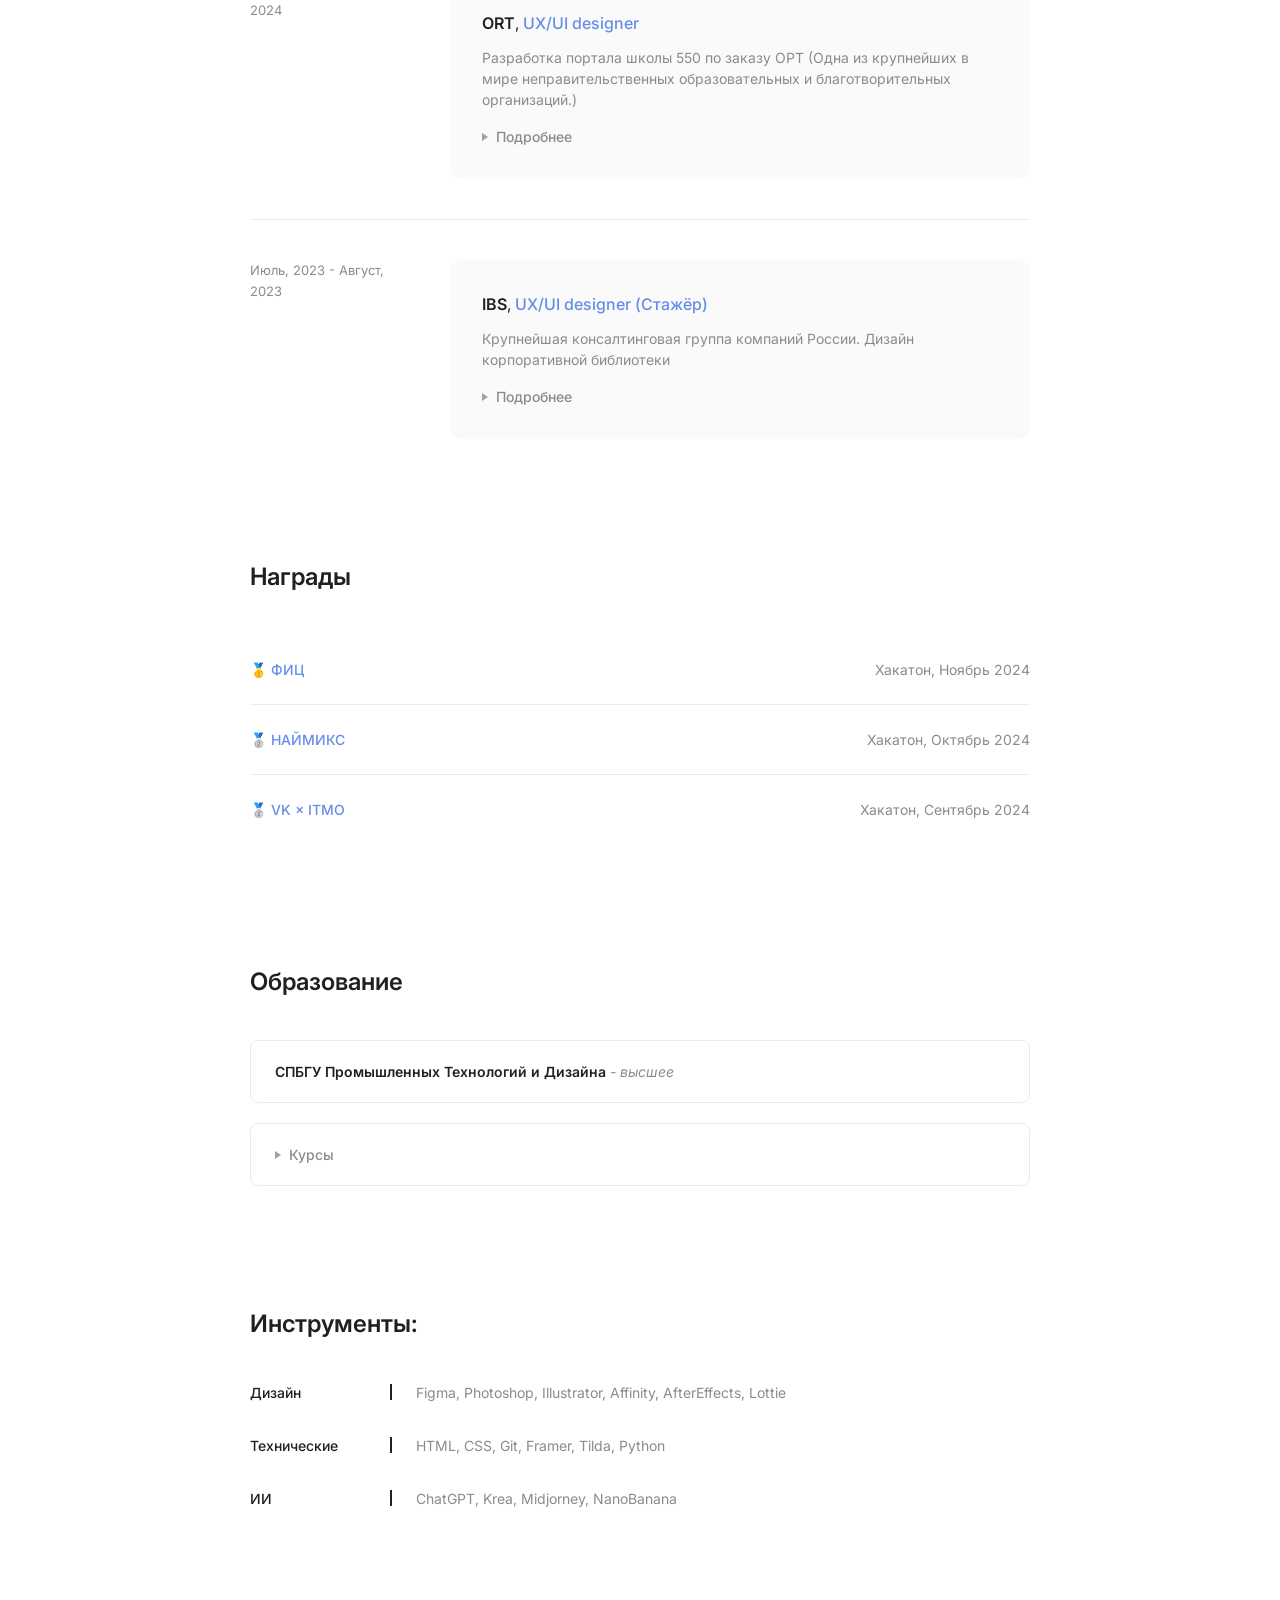
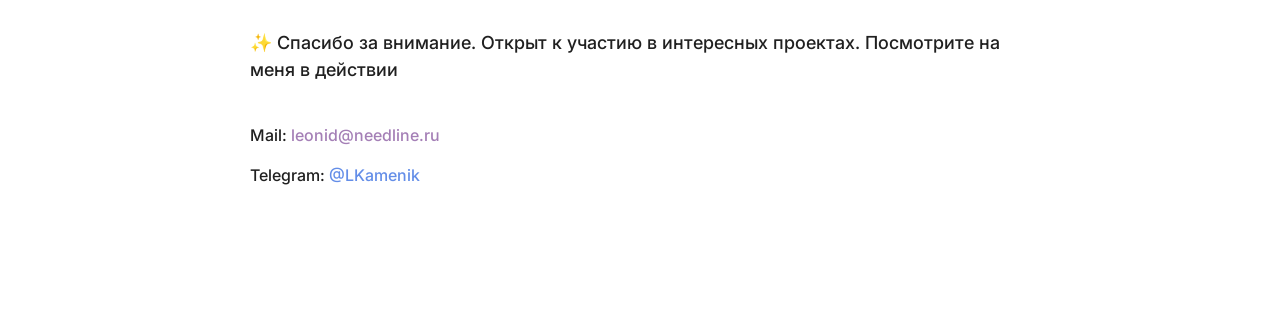
==== commit 4ee75771: "feat: Add styling for project cover elements and update corresponding HTML structure." ====
--- a/index.html
+++ b/index.html
@@ -47,9 +47,9 @@
                     </svg>
                     Подробнее
                 </a>
-                <div class="project-cover">
+                <a href="yandex.html" class="project-cover">
                     <img src="images/cover-yandex.png" alt="Yandex Project">
-                </div>
+                </a>
                 <div class="project-links">
                     <a href="https://www.figma.com/design/WJFSBrjKLfSr6QANvwQT4V/Yandex-Robot--Portfolio-?node-id=8-135&t=QK3c73OSshtPsEbA-1" class="btn-link" target="_blank">
                         <img src="https://upload.wikimedia.org/wikipedia/commons/3/33/Figma-logo.svg" alt="Figma" width="10" height="14" class="figma-icon">
@@ -68,9 +68,9 @@
                     </svg>
                     Подробнее
                 </a>
-                <div class="project-cover">
+                <a href="vibecheck.html" class="project-cover">
                     <img src="images/cover-vibecheck.png" alt="VibeCheck Project">
-                </div>
+                </a>
                 <div class="project-links">
                     <a href="https://www.figma.com/design/wbt631H8DltkD8sqHlXP4u/VibeCheck--Porfolio-?node-id=0-1&t=mEnKggv0CMvD3bNx-1" class="btn-link" target="_blank">
                         <img src="https://upload.wikimedia.org/wikipedia/commons/3/33/Figma-logo.svg" alt="Figma" width="10" height="14" class="figma-icon">
@@ -89,9 +89,9 @@
                     </svg>
                     Подробнее
                 </a>
-                <div class="project-cover">
+                <a href="hey.html" class="project-cover">
                     <img src="images/cover-hey.png" alt="HEY Project">
-                </div>
+                </a>
             </article>
 
             <!-- Project 4 -->
@@ -104,9 +104,9 @@
                     </svg>
                     Подробнее
                 </a>
-                <div class="project-cover">
+                <a href="stajer.html" class="project-cover">
                     <img src="images/cover-stajer.png" alt="стажёр.рф Project">
-                </div>
+                </a>
                 <div class="project-links">
                     <a href="https://www.figma.com/design/cEvikBYSI0L3dz6FEx5DAz/-Web--%D1%81%D1%82%D0%B0%D0%B6%D1%91%D1%80.%D1%80%D1%84--Portfolio-?node-id=745-3134&t=miRyeEnISS3JpheG-1" class="btn-link" target="_blank">
                         <img src="https://upload.wikimedia.org/wikipedia/commons/3/33/Figma-logo.svg" alt="Figma" width="10" height="14" class="figma-icon">
--- a/style.css
+++ b/style.css
@@ -731,6 +731,28 @@
     color: var(--secondary-text);
 }
 
+.project-cover {
+    display: block;
+    width: 100%;
+    margin-bottom: 32px;
+    border-radius: 12px;
+    overflow: hidden;
+    background-color: #f6f6f6;
+    transition: transform 0.3s ease, box-shadow 0.3s ease;
+    text-decoration: none;
+}
+
+.project-cover:hover {
+    transform: translateY(-4px);
+    box-shadow: 0 10px 30px rgba(0, 0, 0, 0.05);
+}
+
+.project-cover img {
+    width: 100%;
+    height: auto;
+    display: block;
+}
+
 .case-image {
     width: 100%;
     margin-bottom: 64px;
